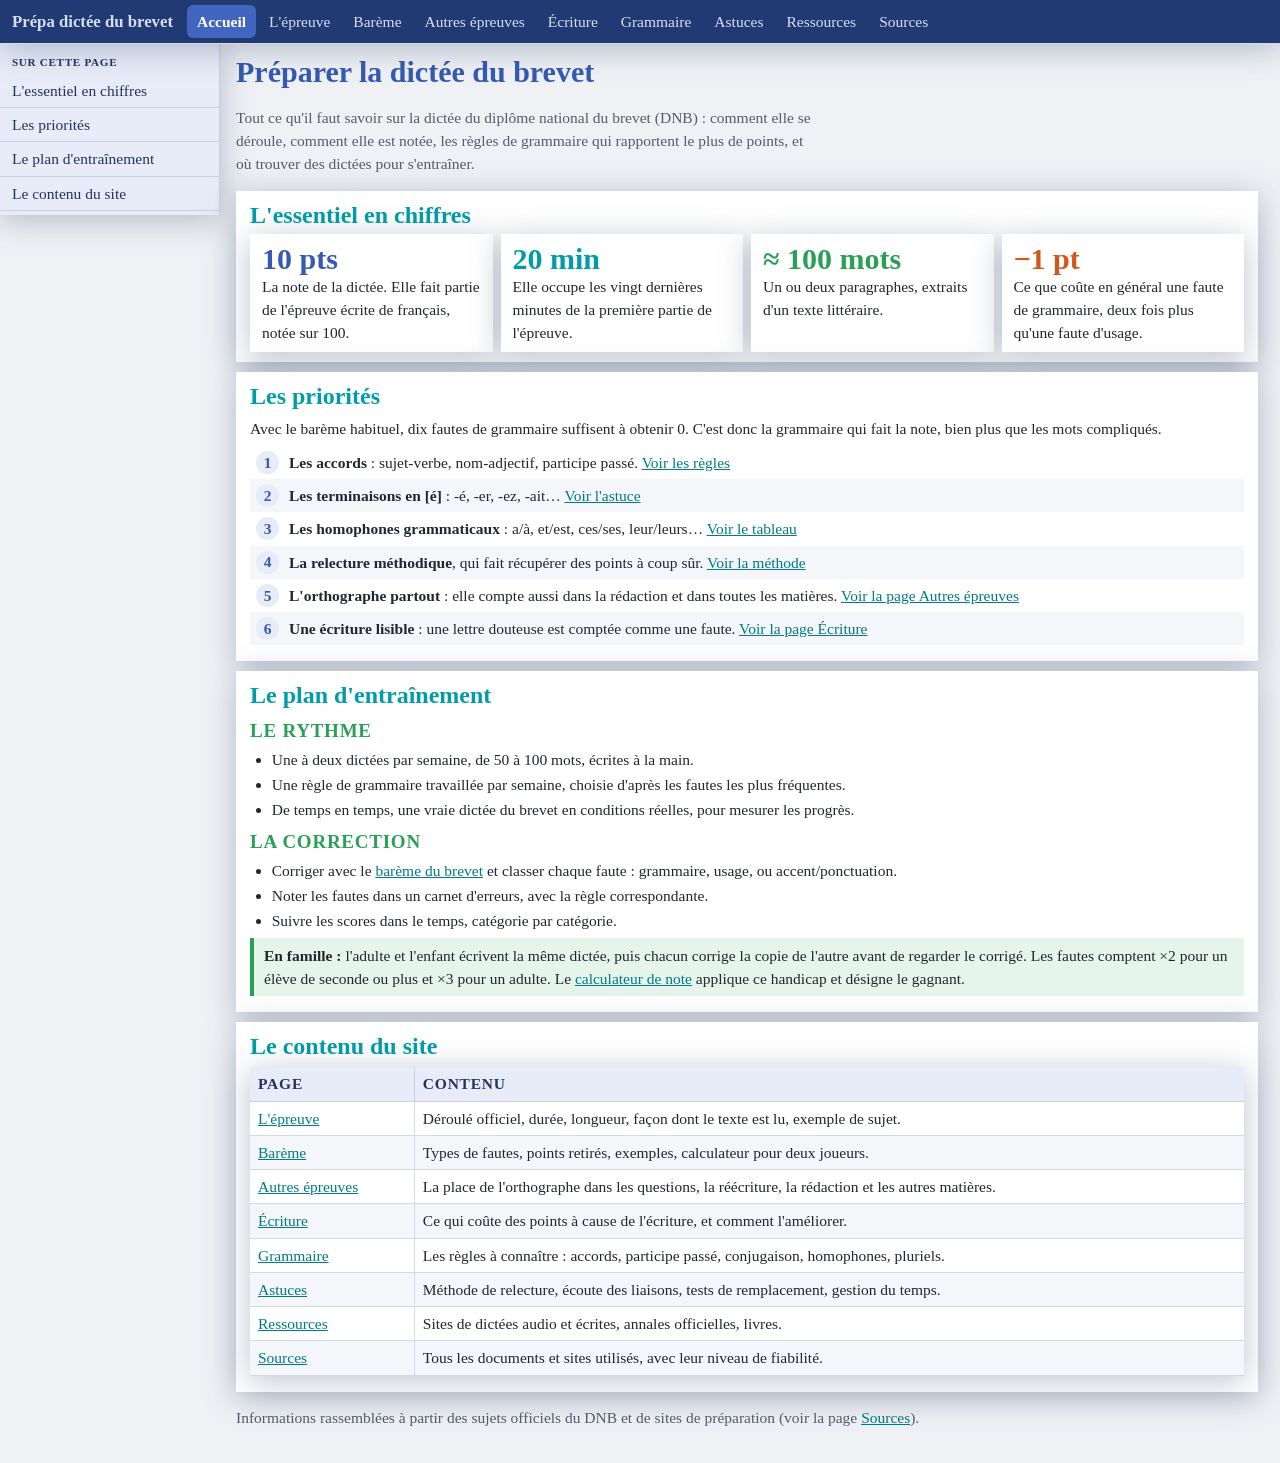
==== index.html @ c6ad2153 "Site de préparation à la dictée du brevet" ====
<!doctype html>
<html lang="fr">
<head>
<meta charset="utf-8">
<meta name="viewport" content="width=device-width, initial-scale=1">
<title>Prépa dictée du brevet</title>
<link rel="stylesheet" href="style.css">
</head>
<body>
<nav class="nav">
  <a class="brand" href="index.html">Prépa dictée du brevet</a>
  <ul>
    <li><a class="item on" href="index.html">Accueil</a></li>
    <li><a class="item" href="epreuve.html">L'épreuve</a></li>
    <li><a class="item" href="bareme.html">Barème</a></li>
    <li><a class="item" href="orthographe.html">Autres épreuves</a></li>
    <li><a class="item" href="ecriture.html">Écriture</a></li>
    <li><a class="item" href="grammaire.html">Grammaire</a></li>
    <li><a class="item" href="astuces.html">Astuces</a></li>
    <li><a class="item" href="ressources.html">Ressources</a></li>
    <li><a class="item" href="sources.html">Sources</a></li>
  </ul>
</nav>
<div class="layout">
<aside class="side">
  <div class="side-label">Sur cette page</div>
  <a href="#chiffres">L'essentiel en chiffres</a>
  <a href="#priorites">Les priorités</a>
  <a href="#plan">Le plan d'entraînement</a>
  <a href="#site">Le contenu du site</a>
</aside>
<main>
  <h1>Préparer la dictée du brevet</h1>
  <p class="lead">Tout ce qu'il faut savoir sur la dictée du diplôme national du brevet (DNB) : comment elle se déroule, comment elle est notée, les règles de grammaire qui rapportent le plus de points, et où trouver des dictées pour s'entraîner.</p>

  <section class="card" id="chiffres">
    <h2>L'essentiel en chiffres</h2>
    <div class="grid">
      <div class="card stat"><div class="big">10 pts</div>La note de la dictée. Elle fait partie de l'épreuve écrite de français, notée sur 100.</div>
      <div class="card stat"><div class="big">20 min</div>Elle occupe les vingt dernières minutes de la première partie de l'épreuve.</div>
      <div class="card stat"><div class="big">≈ 100 mots</div>Un ou deux paragraphes, extraits d'un texte littéraire.</div>
      <div class="card stat"><div class="big">−1 pt</div>Ce que coûte en général une faute de grammaire, deux fois plus qu'une faute d'usage.</div>
    </div>
  </section>

  <section class="card" id="priorites">
    <h2>Les priorités</h2>
    <p>Avec le barème habituel, dix fautes de grammaire suffisent à obtenir 0. C'est donc la grammaire qui fait la note, bien plus que les mots compliqués.</p>
    <ol class="steps">
      <li><div><strong>Les accords</strong> : sujet-verbe, nom-adjectif, participe passé. <a href="grammaire.html#accords">Voir les règles</a></div></li>
      <li><div><strong>Les terminaisons en [é]</strong> : -é, -er, -ez, -ait… <a href="grammaire.html#e-er">Voir l'astuce</a></div></li>
      <li><div><strong>Les homophones grammaticaux</strong> : a/à, et/est, ces/ses, leur/leurs… <a href="grammaire.html#homophones">Voir le tableau</a></div></li>
      <li><div><strong>La relecture méthodique</strong>, qui fait récupérer des points à coup sûr. <a href="astuces.html#relecture">Voir la méthode</a></div></li>
      <li><div><strong>L'orthographe partout</strong> : elle compte aussi dans la rédaction et dans toutes les matières. <a href="orthographe.html">Voir la page Autres épreuves</a></div></li>
      <li><div><strong>Une écriture lisible</strong> : une lettre douteuse est comptée comme une faute. <a href="ecriture.html">Voir la page Écriture</a></div></li>
    </ol>
  </section>

  <section class="card" id="plan">
    <h2>Le plan d'entraînement</h2>
    <h3>Le rythme</h3>
    <ul>
      <li>Une à deux dictées par semaine, de 50 à 100 mots, écrites à la main.</li>
      <li>Une règle de grammaire travaillée par semaine, choisie d'après les fautes les plus fréquentes.</li>
      <li>De temps en temps, une vraie dictée du brevet en conditions réelles, pour mesurer les progrès.</li>
    </ul>
    <h3>La correction</h3>
    <ul>
      <li>Corriger avec le <a href="bareme.html">barème du brevet</a> et classer chaque faute : grammaire, usage, ou accent/ponctuation.</li>
      <li>Noter les fautes dans un carnet d'erreurs, avec la règle correspondante.</li>
      <li>Suivre les scores dans le temps, catégorie par catégorie.</li>
    </ul>
    <div class="tip"><strong>En famille :</strong> l'adulte et l'enfant écrivent la même dictée, puis chacun corrige la copie de l'autre avant de regarder le corrigé. Les fautes comptent ×2 pour un élève de seconde ou plus et ×3 pour un adulte. Le <a href="bareme.html#calcul">calculateur de note</a> applique ce handicap et désigne le gagnant.</div>
  </section>

  <section class="card" id="site">
    <h2>Le contenu du site</h2>
    <div class="tablewrap"><table>
      <thead><tr><th>Page</th><th>Contenu</th></tr></thead>
      <tbody>
        <tr><td><a href="epreuve.html">L'épreuve</a></td><td>Déroulé officiel, durée, longueur, façon dont le texte est lu, exemple de sujet.</td></tr>
        <tr><td><a href="bareme.html">Barème</a></td><td>Types de fautes, points retirés, exemples, calculateur pour deux joueurs.</td></tr>
        <tr><td><a href="orthographe.html">Autres épreuves</a></td><td>La place de l'orthographe dans les questions, la réécriture, la rédaction et les autres matières.</td></tr>
        <tr><td><a href="ecriture.html">Écriture</a></td><td>Ce qui coûte des points à cause de l'écriture, et comment l'améliorer.</td></tr>
        <tr><td><a href="grammaire.html">Grammaire</a></td><td>Les règles à connaître : accords, participe passé, conjugaison, homophones, pluriels.</td></tr>
        <tr><td><a href="astuces.html">Astuces</a></td><td>Méthode de relecture, écoute des liaisons, tests de remplacement, gestion du temps.</td></tr>
        <tr><td><a href="ressources.html">Ressources</a></td><td>Sites de dictées audio et écrites, annales officielles, livres.</td></tr>
        <tr><td><a href="sources.html">Sources</a></td><td>Tous les documents et sites utilisés, avec leur niveau de fiabilité.</td></tr>
      </tbody>
    </table></div>
  </section>
  <footer>Informations rassemblées à partir des sujets officiels du DNB et de sites de préparation (voir la page <a href="sources.html">Sources</a>).</footer>
</main>
</div>
</body>
</html>
---- style.css ----
/* Prépa dictée — feuille de style commune */
:root{
  --accent:#345AB2; --c1:#009DA8; --c2:#2A9F56; --c3:#F86F32; --c4:#FB9E4E;

  --h1:var(--accent); --h2:var(--c1); --h3:var(--c2); --h4:#d4561d; --h5:#c26a17; --h6:#2b2f3a;
  --h1-soft:hsl(222 55% 94%); --h2-soft:hsl(184 70% 93%); --h3-soft:hsl(142 45% 93%);
  --h4-soft:hsl(18 90% 94%); --h5-soft:hsl(28 95% 94%);
  --link:#007a83;

  --bg:hsl(222 25% 95%); --surface:#fff; --surface2:hsl(222 30% 97%);
  --text:#22262f; --muted:#555c6b; --border:hsl(222 25% 86%);

  --nav-bg:hsl(222 55% 29%); --nav-text:hsl(222 60% 90%);
  --nav-hover:hsl(222 50% 38%); --nav-on:hsl(222 50% 50%); --nav-on-text:#fff;

  --side-bg:hsl(222 55% 94%); --side-text:hsl(222 45% 25%);
  --side-hover:hsl(222 50% 87%); --side-on:hsl(222 50% 78%); --side-on-text:hsl(222 60% 14%);
  --side-border:hsl(222 35% 84%);

  --field-grad:linear-gradient(135deg, hsl(142 35% 95%), hsl(142 30% 99%));
  --shadow:drop-shadow(0 5px 16px hsl(222 40% 25% / .3));
  --card-border:none;

  --fh:"Palatino Linotype", Palatino, "Book Antiqua", serif;
  --fb:Georgia, "Iowan Old Style", Charter, serif;
  --base:15.5px;
  --s-h1:30px; --s-h2:24px; --s-h3:19px; --s-h4:17.5px; --s-h5:16.5px; --s-h6:15.5px;
  --r-small:6px;
}
@media (prefers-color-scheme:dark){
  :root:not([data-theme="light"]){
    --h1:hsl(222 55% 70%); --h2:hsl(184 90% 43%); --h3:hsl(142 58% 46%);
    --h4:hsl(18 68% 54%); --h5:hsl(28 90% 57%); --h6:#d6d9e0;
    --h1-soft:hsl(222 30% 18%); --h2-soft:hsl(184 40% 14%); --h3-soft:hsl(142 30% 14%);
    --h4-soft:hsl(18 35% 15%); --h5-soft:hsl(28 35% 15%);
    --link:hsl(184 70% 55%);
    --bg:hsl(0 0% 4%); --surface:hsl(0 0% 12%); --surface2:hsl(0 0% 9%);
    --text:#e4e6eb; --muted:#a7adba; --border:hsl(222 55% 80% / .35);
    --nav-bg:hsl(0 0% 4%); --nav-text:hsl(222 55% 80%);
    --nav-hover:hsl(0 0% 14%); --nav-on:hsl(0 0% 20%); --nav-on-text:#fff;
    --side-bg:hsl(0 0% 4%); --side-text:hsl(222 55% 80%);
    --side-hover:hsl(0 0% 14%); --side-on:hsl(0 0% 20%); --side-on-text:#fff;
    --side-border:hsl(222 55% 80% / .35);
    --field-grad:linear-gradient(135deg, hsl(142 15% 14%), hsl(142 15% 19%));
    --shadow:none; --card-border:1px solid var(--border);
  }
}

*{box-sizing:border-box;}
html{font-size:var(--base);}
body{margin:0; background:var(--bg); color:var(--text); font-family:var(--fb); line-height:1.5;}
a{color:var(--link);}
h1,h2,h3,h4,h5,h6{font-family:var(--fh); font-weight:700; line-height:1.2; margin:0; text-wrap:balance;}
h1{font-size:var(--s-h1); color:var(--h1);}
h2{font-size:var(--s-h2); color:var(--h2);}
h3{font-size:var(--s-h3); color:var(--h3); text-transform:uppercase; letter-spacing:.04em;}
h4{font-size:var(--s-h4); color:var(--h4); text-transform:uppercase; letter-spacing:.04em;}
h5{font-size:var(--s-h5); color:var(--h5); text-transform:uppercase; letter-spacing:.04em;}
h6{font-size:var(--s-h6); color:var(--h6); text-transform:uppercase; letter-spacing:.04em;}
p{margin:.35em 0;}
ul,ol{margin:.3em 0; padding-left:1.4em;}
li{margin:.12em 0;}

/* Barre du haut */
.nav{position:sticky; top:0; z-index:10; background:var(--nav-bg); filter:var(--shadow);
  border-bottom:1px solid var(--border); display:flex; align-items:center; gap:14px; padding:5px 12px; flex-wrap:wrap;}
.brand{font-family:var(--fh); font-weight:700; color:var(--nav-text); text-decoration:none; font-size:1.08em;}
.nav ul{list-style:none; display:flex; flex-wrap:wrap; gap:3px; margin:0; padding:0;}
.nav li{margin:0;}
.nav a.item{display:block; padding:5px 10px; color:var(--nav-text); text-decoration:none; border-radius:var(--r-small);}
.nav a.item:hover{background:var(--nav-hover);}
.nav a.item.on{background:var(--nav-on); color:var(--nav-on-text); font-weight:700;}

/* Mise en page */
.layout{display:flex; align-items:flex-start; gap:2px;}
.side{position:sticky; top:42px; width:220px; flex:none; background:var(--side-bg); filter:var(--shadow);
  border-right:1px solid var(--side-border); max-height:calc(100vh - 42px); overflow-y:auto; padding:4px 0;}
.side-label{padding:6px 12px 3px; font-size:.72em; font-weight:700; text-transform:uppercase; letter-spacing:.06em; color:var(--side-text);}
.side a{display:block; padding:5px 12px; color:var(--side-text); text-decoration:none; border-bottom:1px solid var(--side-border);}
.side a:hover{background:var(--side-hover);}
.side a.on{background:var(--side-on); color:var(--side-on-text); font-weight:700;}
main{flex:1; min-width:0; padding:10px 14px 30px; display:flex; flex-direction:column; gap:10px; max-width:1050px;}
.lead{color:var(--muted); max-width:75ch;}
@media (max-width:820px){ .side{display:none;} main{padding:10px 16px 30px;} }

/* Blocs */
section.card, .card{background:var(--surface); padding:10px 14px; filter:var(--shadow); border:var(--card-border);
  border-radius:0; scroll-margin-top:50px;}
.card > h2{margin-bottom:4px;}
.card h3{margin:10px 0 3px;}
.card h4{margin:8px 0 2px;}
.grid{display:grid; grid-template-columns:repeat(auto-fit, minmax(210px,1fr)); gap:8px;}
.grid .card{padding:8px 12px;}
.stat .big{font-family:var(--fh); font-size:var(--s-h1); font-weight:700; color:var(--h1); line-height:1.1;}
.stat:nth-child(2) .big{color:var(--h2);} .stat:nth-child(3) .big{color:var(--h3);}
.stat:nth-child(4) .big{color:var(--h4);}

.note{border-left:4px solid var(--h4); background:var(--h4-soft); padding:6px 10px; margin:6px 0;}
.tip{border-left:4px solid var(--h3); background:var(--h3-soft); padding:6px 10px; margin:6px 0;}
.info{border-left:4px solid var(--h1); background:var(--h1-soft); padding:6px 10px; margin:6px 0;}
.ex{font-style:italic;}
.ok{color:var(--h3); font-weight:700;} .ko{color:var(--h4); font-weight:700; text-decoration:line-through;}
mark{background:var(--h5-soft); color:inherit; padding:0 2px; font-weight:700;}

.tag{display:inline-block; padding:1px 9px; border-radius:10px; background:var(--h1-soft); color:var(--h1);
  font-weight:700; white-space:nowrap;}
.tag.oral{background:var(--h2-soft); color:var(--h2);}
.tag.ecrit{background:var(--h5-soft); color:var(--h5);}
.tag.livre{background:var(--h4-soft); color:var(--h4);}

/* Tableaux */
.tablewrap{overflow-x:auto; filter:var(--shadow); margin:6px 0;}
table{width:100%; border-collapse:collapse; background:var(--surface); border:var(--card-border);}
th{text-align:left; text-transform:uppercase; letter-spacing:.05em; background:var(--side-bg); color:var(--side-text);
  padding:5px 8px; border-bottom:1px solid var(--side-border); border-right:1px solid var(--side-border);}
td{padding:5px 8px; border-bottom:1px solid var(--border); border-right:1px solid var(--border); color:var(--text); vertical-align:top;}
th:last-child, td:last-child{border-right:none;}
tbody tr:nth-child(even) td{background:var(--surface2);}

/* Étapes numérotées */
.steps{list-style:none; padding:0; margin:6px 0; counter-reset:s;}
.steps li{counter-increment:s; display:flex; gap:10px; padding:5px 6px; margin:0;}
.steps li:nth-child(even){background:var(--surface2);}
.steps li::before{content:counter(s); flex:none; width:23px; height:23px; border-radius:50%; display:flex;
  align-items:center; justify-content:center; font-weight:700; background:var(--h1-soft); color:var(--h1);}

/* Texte de dictée */
.dictee{background:var(--h5-soft); padding:10px 14px; font-size:1em; line-height:1.9; text-indent:1.5em;}
.dictee p{margin:0 0 .4em;}

/* Formulaire / calculateur */
.calc{display:grid; grid-template-columns:repeat(auto-fit, minmax(260px,1fr)); gap:10px;}
.player{background:var(--surface2); padding:8px 12px; border:1px solid var(--border);}
.player label{display:flex; justify-content:space-between; align-items:center; gap:8px; margin:4px 0;}
.player input{width:90px; padding:5px 7px; border:1px solid var(--border); border-radius:var(--r-small);
  background:var(--field-grad); color:var(--text); font:inherit;}
.player input.name{width:100%;}
.player select{padding:5px 7px; border:1px solid var(--border); border-radius:var(--r-small);
  background:var(--field-grad); color:var(--text); font:inherit; cursor:pointer;}
.score{font-family:var(--fh); font-size:var(--s-h2); font-weight:700; color:var(--h1);}
.winner{margin-top:6px; font-weight:700; color:var(--h3);}
.btn{font:inherit; padding:6px 14px; border:none; border-radius:var(--r-small); cursor:pointer; filter:var(--shadow);
  transition:filter .15s ease, transform .15s ease;}
.btn:hover{filter:var(--shadow) brightness(.92); transform:translateY(-1px);}
.btn.reset{background:var(--h4); color:#fff;}
@media (prefers-reduced-motion:reduce){ .btn{transition:none;} .btn:hover{transform:none;} }

footer{color:var(--muted); padding:4px 0;}
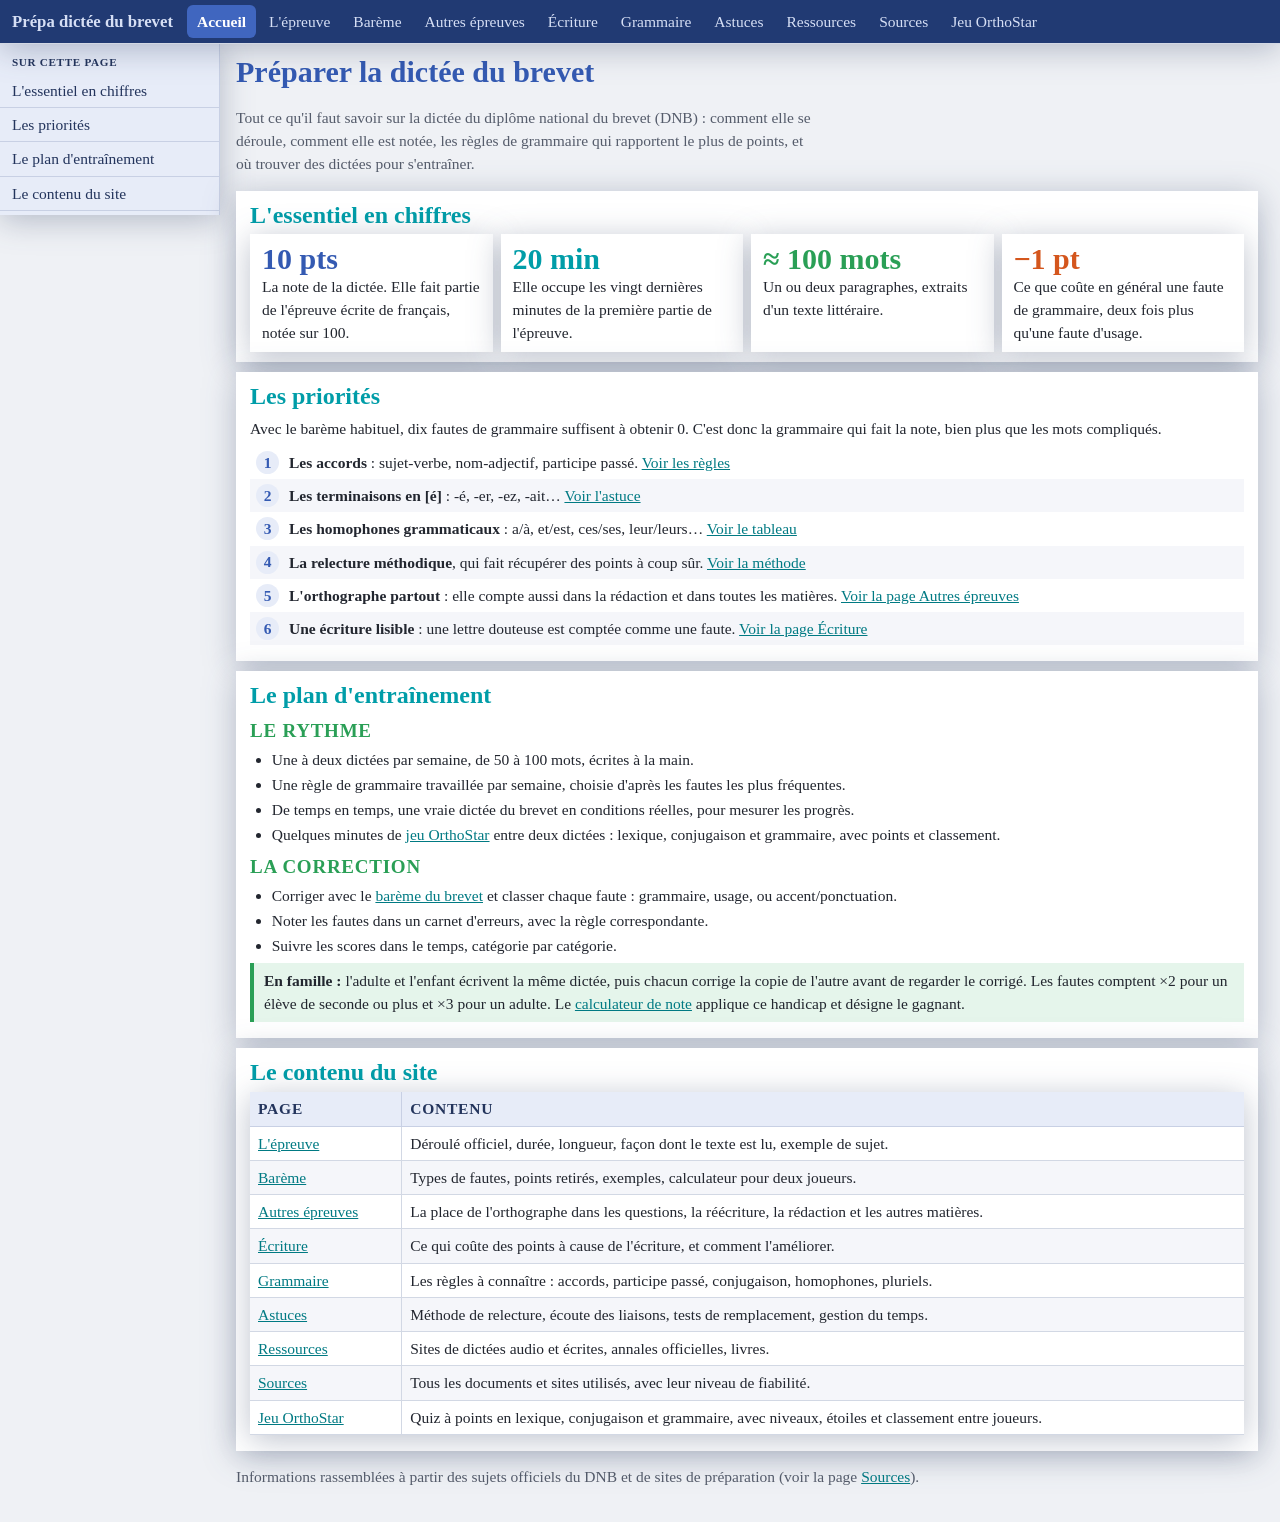
==== commit fb3f404f: "Lien vers le jeu OrthoStar" ====
--- a/index.html
+++ b/index.html
@@ -19,6 +19,7 @@
     <li><a class="item" href="astuces.html">Astuces</a></li>
     <li><a class="item" href="ressources.html">Ressources</a></li>
     <li><a class="item" href="sources.html">Sources</a></li>
+    <li><a class="item" href="../orthostar/index.html">Jeu OrthoStar</a></li>
   </ul>
 </nav>
 <div class="layout">
@@ -63,6 +64,7 @@
       <li>Une à deux dictées par semaine, de 50 à 100 mots, écrites à la main.</li>
       <li>Une règle de grammaire travaillée par semaine, choisie d'après les fautes les plus fréquentes.</li>
       <li>De temps en temps, une vraie dictée du brevet en conditions réelles, pour mesurer les progrès.</li>
+      <li>Quelques minutes de <a href="../orthostar/index.html">jeu OrthoStar</a> entre deux dictées : lexique, conjugaison et grammaire, avec points et classement.</li>
     </ul>
     <h3>La correction</h3>
     <ul>
@@ -86,6 +88,7 @@
         <tr><td><a href="astuces.html">Astuces</a></td><td>Méthode de relecture, écoute des liaisons, tests de remplacement, gestion du temps.</td></tr>
         <tr><td><a href="ressources.html">Ressources</a></td><td>Sites de dictées audio et écrites, annales officielles, livres.</td></tr>
         <tr><td><a href="sources.html">Sources</a></td><td>Tous les documents et sites utilisés, avec leur niveau de fiabilité.</td></tr>
+        <tr><td><a href="../orthostar/index.html">Jeu OrthoStar</a></td><td>Quiz à points en lexique, conjugaison et grammaire, avec niveaux, étoiles et classement entre joueurs.</td></tr>
       </tbody>
     </table></div>
   </section>
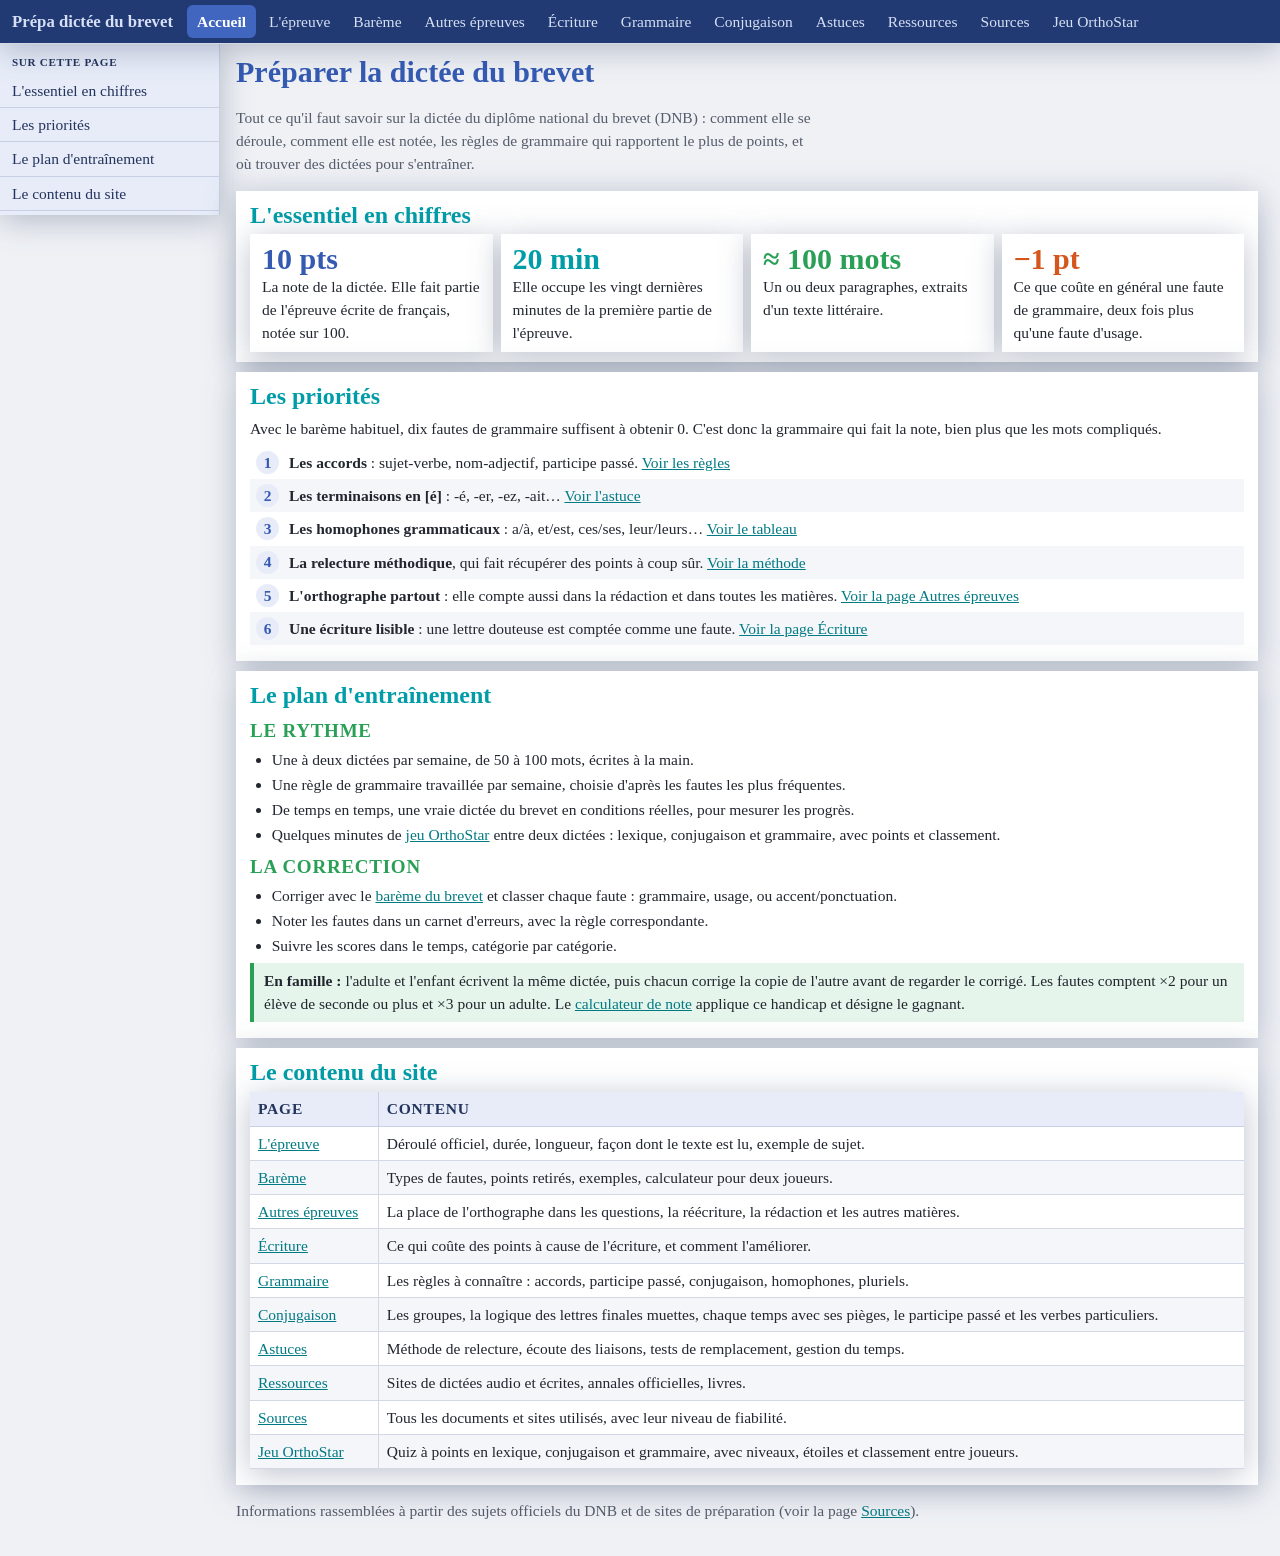
==== commit f7025b71: "Page Conjugaison" ====
--- a/index.html
+++ b/index.html
@@ -16,6 +16,7 @@
     <li><a class="item" href="orthographe.html">Autres épreuves</a></li>
     <li><a class="item" href="ecriture.html">Écriture</a></li>
     <li><a class="item" href="grammaire.html">Grammaire</a></li>
+    <li><a class="item" href="conjugaison.html">Conjugaison</a></li>
     <li><a class="item" href="astuces.html">Astuces</a></li>
     <li><a class="item" href="ressources.html">Ressources</a></li>
     <li><a class="item" href="sources.html">Sources</a></li>
@@ -85,6 +86,7 @@
         <tr><td><a href="orthographe.html">Autres épreuves</a></td><td>La place de l'orthographe dans les questions, la réécriture, la rédaction et les autres matières.</td></tr>
         <tr><td><a href="ecriture.html">Écriture</a></td><td>Ce qui coûte des points à cause de l'écriture, et comment l'améliorer.</td></tr>
         <tr><td><a href="grammaire.html">Grammaire</a></td><td>Les règles à connaître : accords, participe passé, conjugaison, homophones, pluriels.</td></tr>
+        <tr><td><a href="conjugaison.html">Conjugaison</a></td><td>Les groupes, la logique des lettres finales muettes, chaque temps avec ses pièges, le participe passé et les verbes particuliers.</td></tr>
         <tr><td><a href="astuces.html">Astuces</a></td><td>Méthode de relecture, écoute des liaisons, tests de remplacement, gestion du temps.</td></tr>
         <tr><td><a href="ressources.html">Ressources</a></td><td>Sites de dictées audio et écrites, annales officielles, livres.</td></tr>
         <tr><td><a href="sources.html">Sources</a></td><td>Tous les documents et sites utilisés, avec leur niveau de fiabilité.</td></tr>
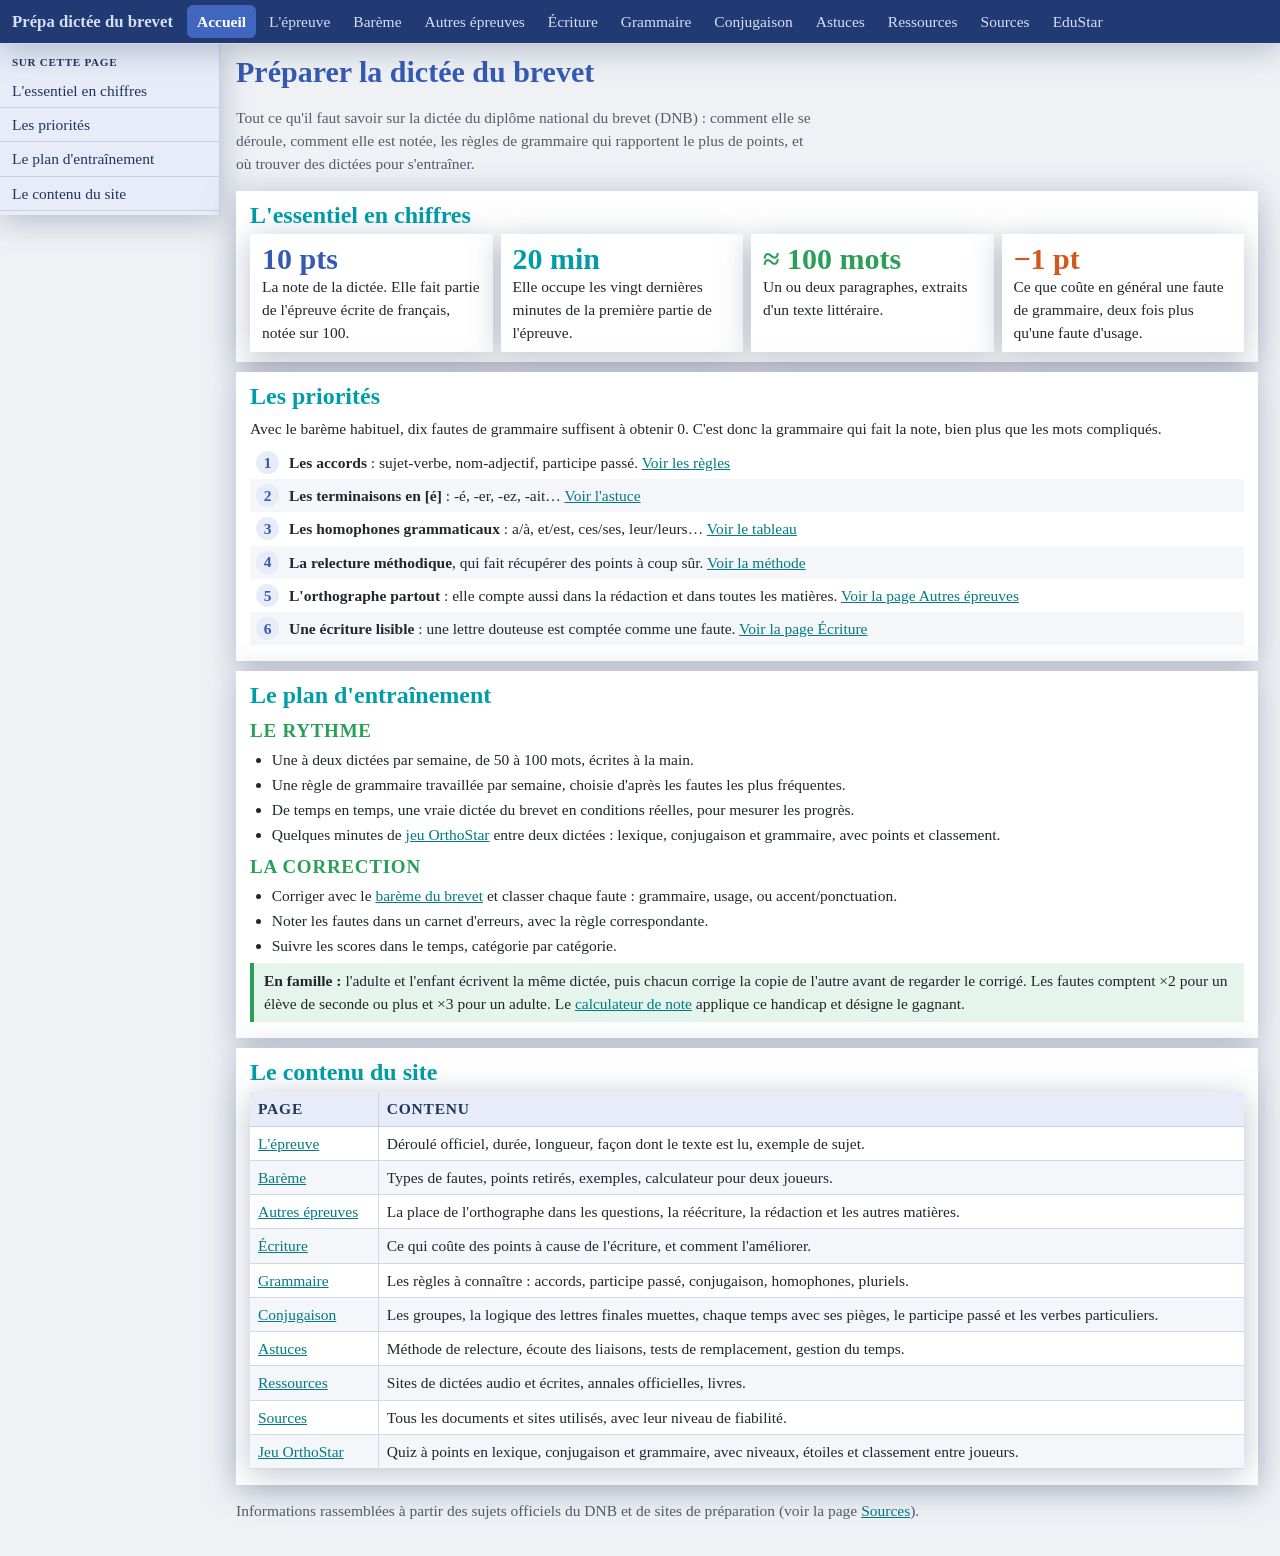
==== commit c3a2f2bf: "Lien vers EduStar dans la barre du haut" ====
--- a/index.html
+++ b/index.html
@@ -20,7 +20,7 @@
     <li><a class="item" href="astuces.html">Astuces</a></li>
     <li><a class="item" href="ressources.html">Ressources</a></li>
     <li><a class="item" href="sources.html">Sources</a></li>
-    <li><a class="item" href="../orthostar/index.html">Jeu OrthoStar</a></li>
+    <li><a class="item" href="../edustar/index.html">EduStar</a></li>
   </ul>
 </nav>
 <div class="layout">
